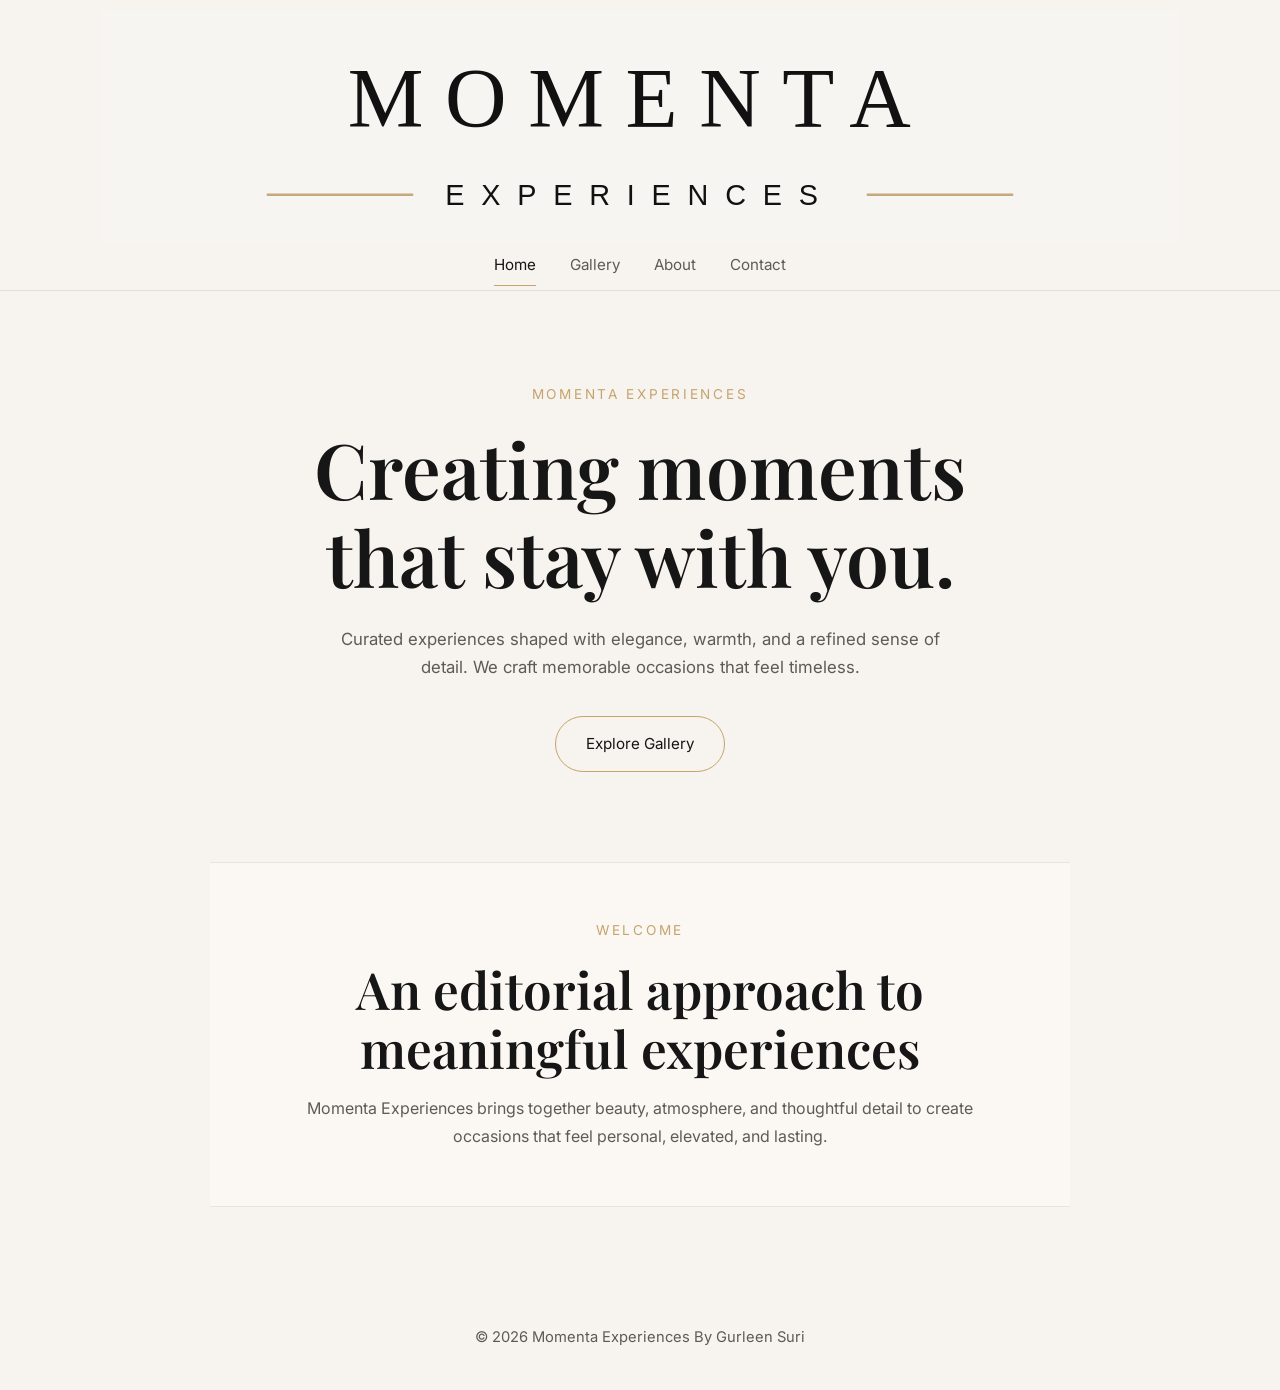
==== index.html @ 8e6f7125 "Add files via upload First working version of the website" ====
<!DOCTYPE html>
<html lang="en">
<head>
  <meta charset="UTF-8" />
  <meta name="viewport" content="width=device-width, initial-scale=1.0" />
  <title>Momenta Experiences</title>
  <link rel="preconnect" href="https://fonts.googleapis.com" />
  <link rel="preconnect" href="https://fonts.gstatic.com" crossorigin />
  <link
    href="https://fonts.googleapis.com/css2?family=Inter:wght@300;400;500;600&family=Playfair+Display:wght@500;600;700&display=swap"
    rel="stylesheet"
  />
  <link rel="stylesheet" href="style.css" />
</head>
<body>
  <header class="site-header">
    <div class="container header-inner">
      <a href="index.html" class="logo" aria-label="Momenta Experiences home">
        <img src="momenta_experiences_logo_cropped.svg" alt="Momenta Experiences logo" />
      </a>

      <nav class="site-nav" aria-label="Primary navigation">
        <a href="index.html" class="active">Home</a>
        <a href="gallery.html">Gallery</a>
        <a href="about.html">About</a>
        <a href="contact.html">Contact</a>
      </nav>
    </div>
  </header>

  <main>
    <section class="hero">
      <div class="container hero-content">
        <p class="eyebrow">Momenta Experiences</p>
        <h1>Creating moments that stay with you.</h1>
        <p class="hero-text">
          Curated experiences shaped with elegance, warmth, and a refined sense
          of detail. We craft memorable occasions that feel timeless.
        </p>
        <a href="gallery.html" class="btn">Explore Gallery</a>
      </div>
    </section>

    <section class="intro-section">
      <div class="container intro-card">
        <p class="eyebrow">Welcome</p>
        <h2>An editorial approach to meaningful experiences</h2>
        <p>
          Momenta Experiences brings together beauty, atmosphere, and thoughtful
          detail to create occasions that feel personal, elevated, and lasting.
        </p>
      </div>
    </section>
  </main>

  <footer class="site-footer">
    <div class="container">
      <p>© 2026 Momenta Experiences By Gurleen Suri</p>
    </div>
  </footer>
</body>
</html>
---- style.css ----
:root {
  --bg: #f7f3ee;
  --bg-soft: #fbf8f4;
  --text: #161616;
  --muted: #5f5a55;
  --accent: #c5a46d;
  --border: rgba(0, 0, 0, 0.08);
  --white: #ffffff;
  --shadow: 0 20px 60px rgba(0, 0, 0, 0.06);
}

* {
  margin: 0;
  padding: 0;
  box-sizing: border-box;
}

html {
  scroll-behavior: smooth;
}

body {
  background: var(--bg);
  color: var(--text);
  font-family: "Inter", sans-serif;
  line-height: 1.7;
}

img {
  max-width: 100%;
  display: block;
}

a {
  text-decoration: none;
  color: inherit;
}

.container {
  width: min(1120px, 92%);
  margin: 0 auto;
}

.site-header {
  position: sticky;
  top: 0;
  z-index: 1000;
  background: rgba(247, 243, 238, 0.96);
  backdrop-filter: blur(10px);
  border-bottom: 1px solid var(--border);
}

.header-inner {
  display: flex;
  flex-direction: column;
  align-items: center;
  justify-content: center;
  gap: 8px;
  padding: 10px 0 12px;
}

.logo {
  display: inline-flex;
  justify-content: center;
  width: 100%;
}

.logo img {
  width: min(1080px, 96vw);
  height: auto;
}

.site-nav {
  display: flex;
  align-items: center;
  justify-content: center;
  gap: 34px;
  width: 100%;
}

.site-nav a {
  font-size: 0.95rem;
  color: var(--muted);
  position: relative;
  transition: color 0.3s ease;
}

.site-nav a:hover {
  color: var(--text);
}

.site-nav a::after {
  content: "";
  position: absolute;
  left: 0;
  bottom: -8px;
  width: 0;
  height: 1px;
  background: var(--accent);
  transition: width 0.3s ease;
}

.site-nav a:hover::after {
  width: 100%;
}

.hero {
  padding: 92px 0 90px;
  text-align: center;
}

.hero-content {
  max-width: 760px;
}

.eyebrow {
  font-size: 0.85rem;
  letter-spacing: 0.2em;
  text-transform: uppercase;
  color: var(--accent);
  margin-bottom: 18px;
}

.hero h1,
.section-heading h2,
.contact-card h2,
.simple-gallery-content h2 {
  font-family: "Playfair Display", serif;
  font-weight: 600;
  line-height: 1.15;
  color: var(--text);
}

.hero h1 {
  font-size: clamp(2.7rem, 6vw, 5rem);
  margin-bottom: 24px;
}

.hero-text {
  max-width: 640px;
  margin: 0 auto 34px;
  color: var(--muted);
  font-size: 1.05rem;
}

.btn {
  display: inline-block;
  padding: 14px 30px;
  border: 1px solid var(--accent);
  color: var(--text);
  background: transparent;
  border-radius: 999px;
  font-size: 0.95rem;
  transition: all 0.3s ease;
}

.btn:hover {
  background: var(--accent);
  color: var(--white);
}

.gallery-section,
.about-section,
.contact-section {
  padding: 90px 0;
}

.section-heading {
  max-width: 760px;
  margin-bottom: 38px;
}

.section-heading h2,
.contact-card h2,
.simple-gallery-content h2 {
  font-size: clamp(2rem, 4vw, 3.2rem);
}

.simple-gallery-section {
  padding-top: 20px;
}

.simple-gallery-content {
  max-width: 760px;
  margin: 0 auto;
  text-align: center;
  padding: 56px 24px;
  background: var(--bg-soft);
  border-top: 1px solid var(--border);
  border-bottom: 1px solid var(--border);
}

.simple-gallery-content p:last-child {
  max-width: 620px;
  margin: 18px auto 0;
  color: var(--muted);
}

.about-section {
  background: var(--bg-soft);
  border-top: 1px solid var(--border);
  border-bottom: 1px solid var(--border);
}

.about-content {
  max-width: 820px;
}

.about-content p {
  font-size: 1.02rem;
  color: var(--muted);
  margin-bottom: 20px;
}

.contact-card {
  text-align: center;
  background: var(--white);
  border: 1px solid var(--border);
  border-radius: 28px;
  padding: 60px 24px;
  box-shadow: var(--shadow);
}

.contact-card p {
  color: var(--muted);
  max-width: 640px;
  margin: 0 auto 18px;
}

.contact-link {
  display: inline-block;
  margin-top: 10px;
  font-size: 1.05rem;
  color: var(--accent);
  border-bottom: 1px solid transparent;
  transition: border-color 0.3s ease;
}

.contact-link:hover {
  border-color: var(--accent);
}

.site-footer {
  padding: 28px 0 40px;
  text-align: center;
}

.site-footer p {
  color: var(--muted);
  font-size: 0.92rem;
}

@media (max-width: 900px) {
  .header-inner {
    padding: 8px 0 14px;
  }

  .logo img {
    width: min(880px, 98vw);
  }

  .site-nav {
    gap: 18px;
    flex-wrap: wrap;
  }

  .hero {
    padding: 82px 0 70px;
  }
}

@media (max-width: 600px) {
  .logo img {
    width: 100%;
  }

  .site-nav a {
    font-size: 0.9rem;
  }

  .contact-card {
    padding: 42px 18px;
  }
}


.intro-section,
.content-section {
  padding: 0 0 90px;
}

.intro-card,
.text-page-card {
  max-width: 860px;
  margin: 0 auto;
  text-align: center;
  padding: 56px 24px;
  background: var(--bg-soft);
  border-top: 1px solid var(--border);
  border-bottom: 1px solid var(--border);
}

.intro-card h2,
.page-hero h1,
.text-page-card h2 {
  font-family: "Playfair Display", serif;
  font-weight: 600;
  line-height: 1.15;
  color: var(--text);
}

.intro-card h2,
.page-hero h1 {
  font-size: clamp(2rem, 4vw, 3.2rem);
}

.intro-card p:last-child,
.text-page-card p,
.page-hero p:last-child {
  max-width: 680px;
  margin: 18px auto 0;
  color: var(--muted);
}

.page-hero {
  padding: 72px 0 48px;
  text-align: center;
}

.page-hero-content {
  max-width: 820px;
  margin: 0 auto;
}

.placeholder-grid {
  display: grid;
  grid-template-columns: repeat(3, 1fr);
  gap: 22px;
}

.placeholder-card {
  min-height: 240px;
  display: flex;
  align-items: center;
  justify-content: center;
  background: var(--bg-soft);
  border: 1px solid var(--border);
  border-radius: 24px;
  box-shadow: var(--shadow);
  color: var(--muted);
  text-transform: uppercase;
  letter-spacing: 0.12em;
  font-size: 0.82rem;
}

.text-page-card {
  text-align: left;
}

.text-page-card p {
  max-width: none;
  margin: 0 0 20px;
  font-size: 1.02rem;
}

.contact-page-section {
  padding-top: 0;
}

.site-nav a.active {
  color: var(--text);
}

.site-nav a.active::after {
  width: 100%;
}

@media (max-width: 900px) {
  .placeholder-grid {
    grid-template-columns: 1fr;
  }
}
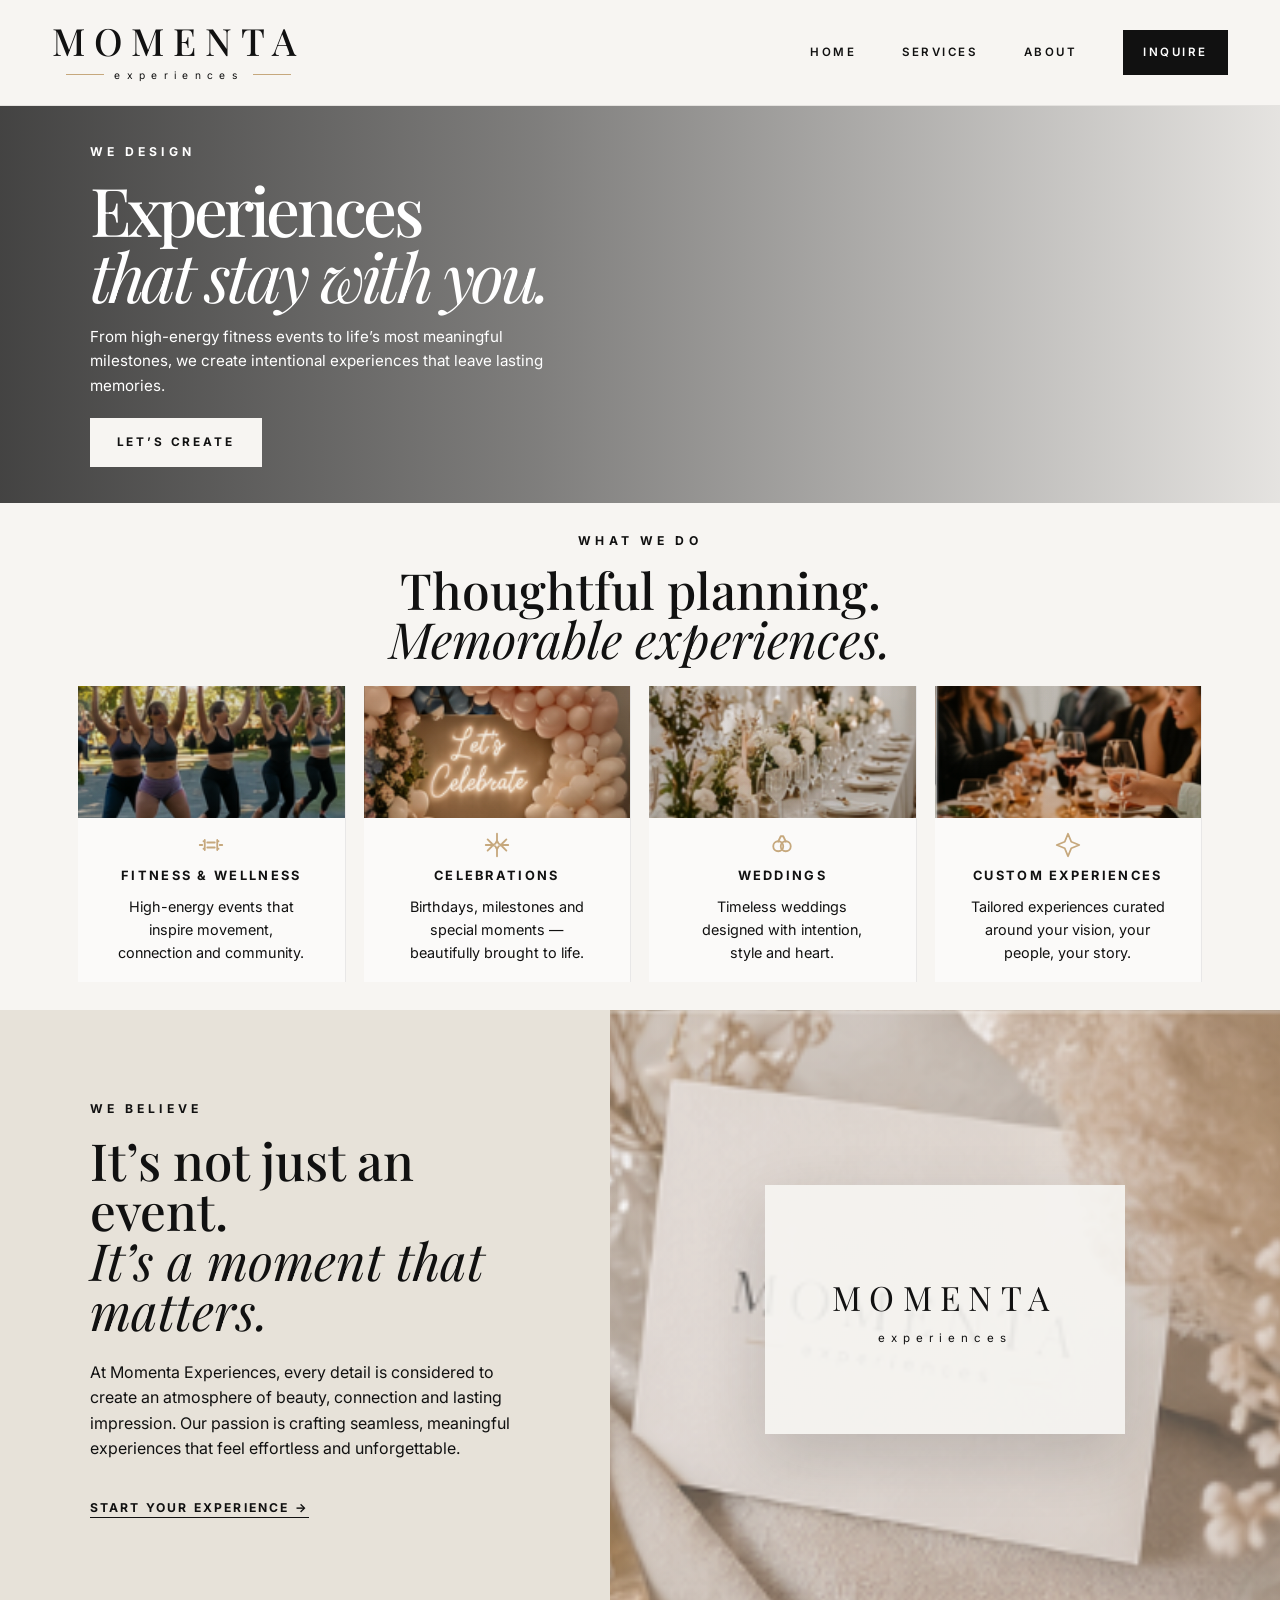
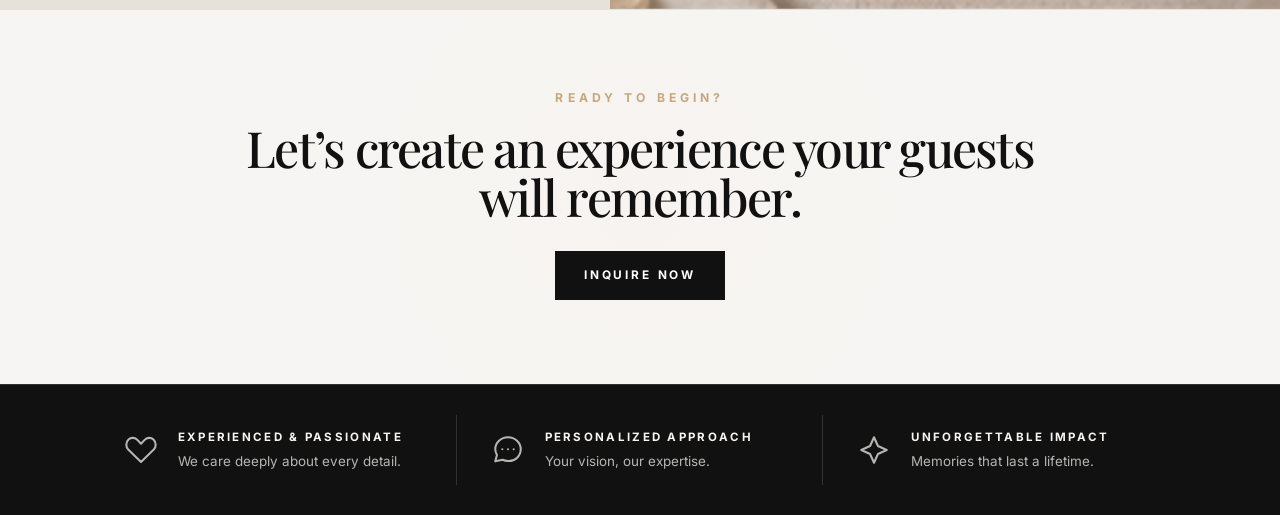
==== commit 3599a7ec: "Add files via upload updated code to connect inquire to contact.html" ====
--- a/index.html
+++ b/index.html
@@ -4,58 +4,168 @@
   <meta charset="UTF-8" />
   <meta name="viewport" content="width=device-width, initial-scale=1.0" />
   <title>Momenta Experiences</title>
-  <link rel="preconnect" href="https://fonts.googleapis.com" />
-  <link rel="preconnect" href="https://fonts.gstatic.com" crossorigin />
-  <link
-    href="https://fonts.googleapis.com/css2?family=Inter:wght@300;400;500;600&family=Playfair+Display:wght@500;600;700&display=swap"
-    rel="stylesheet"
-  />
+
+  <!-- Free Google Fonts: Playfair Display + Inter -->
+  <link rel="preconnect" href="https://fonts.googleapis.com">
+  <link rel="preconnect" href="https://fonts.gstatic.com" crossorigin>
+  <link href="https://fonts.googleapis.com/css2?family=Inter:wght@300;400;500;600;700&family=Playfair+Display:wght@400;500;600;700&display=swap" rel="stylesheet">
+
   <link rel="stylesheet" href="style.css" />
 </head>
 <body>
   <header class="site-header">
-    <div class="container header-inner">
-      <a href="index.html" class="logo" aria-label="Momenta Experiences home">
-        <img src="momenta_experiences_logo_cropped.svg" alt="Momenta Experiences logo" />
-      </a>
+    <a class="logo" href="index.html#home" aria-label="Momenta Experiences home">
+      <span class="logo-primary">MOMENTA</span>
+      <span class="logo-line">
+        <span></span>
+        <em>experiences</em>
+        <span></span>
+      </span>
+    </a>
 
-      <nav class="site-nav" aria-label="Primary navigation">
-        <a href="index.html" class="active">Home</a>
-        <a href="gallery.html">Gallery</a>
-        <a href="about.html">About</a>
-        <a href="contact.html">Contact</a>
-      </nav>
-    </div>
+    <nav class="nav" aria-label="Primary navigation">
+      <a href="#home">Home</a>
+      <a href="#services">Services</a>
+      <a href="#about">About</a>
+      <a class="nav-button" href="contact.html">Inquire</a>
+    </nav>
+
+    <button class="mobile-menu" aria-label="Open navigation">Menu</button>
   </header>
 
   <main>
-    <section class="hero">
-      <div class="container hero-content">
-        <p class="eyebrow">Momenta Experiences</p>
-        <h1>Creating moments that stay with you.</h1>
-        <p class="hero-text">
-          Curated experiences shaped with elegance, warmth, and a refined sense
-          of detail. We craft memorable occasions that feel timeless.
+    <section id="home" class="hero">
+      <div class="hero-content">
+        <p class="eyebrow">We design</p>
+        <h1>
+          Experiences<br />
+          <span>that stay with you.</span>
+        </h1>
+        <p class="hero-copy">
+          From high-energy fitness events to life’s most meaningful milestones,
+          we create intentional experiences that leave lasting memories.
         </p>
-        <a href="gallery.html" class="btn">Explore Gallery</a>
+        <a class="button button-light" href="contact.html">Let’s create</a>
       </div>
     </section>
 
-    <section class="intro-section">
-      <div class="container intro-card">
-        <p class="eyebrow">Welcome</p>
-        <h2>An editorial approach to meaningful experiences</h2>
+    <section id="services" class="section services">
+      <p class="eyebrow centered">What we do</p>
+      <h2>Thoughtful planning.<br /><span>Memorable experiences.</span></h2>
+
+      <div class="service-grid">
+        <article class="service-card">
+          <div class="image-card fitness"></div>
+          <div class="service-icon" aria-hidden="true">
+            <svg viewBox="0 0 24 24">
+              <path d="M5 12H3m18 0h-2M7 8v8m10-8v8M9 10h6m-6 4h6M6 9h1m10 0h1M6 15h1m10 0h1"/>
+            </svg>
+          </div>
+          <h3>Fitness & Wellness</h3>
+          <p>High-energy events that inspire movement, connection and community.</p>
+        </article>
+
+        <article class="service-card">
+          <div class="image-card celebrations"></div>
+          <div class="service-icon" aria-hidden="true">
+            <svg viewBox="0 0 24 24">
+              <path d="M12 3v5m0 8v5M4.5 7.5l3.5 3.5m8 2l3.5 3.5M3 12h5m8 0h5M4.5 16.5 8 13m8-2 3.5-3.5"/>
+              <path d="M12 8.5 13.3 11 16 12l-2.7 1L12 15.5 10.7 13 8 12l2.7-1L12 8.5Z"/>
+            </svg>
+          </div>
+          <h3>Celebrations</h3>
+          <p>Birthdays, milestones and special moments — beautifully brought to life.</p>
+        </article>
+
+        <article class="service-card">
+          <div class="image-card weddings"></div>
+          <div class="service-icon" aria-hidden="true">
+            <svg viewBox="0 0 24 24">
+              <circle cx="9" cy="13" r="4"/>
+              <circle cx="15" cy="13" r="4"/>
+              <path d="M9 9.2 11 5h2l2 4.2"/>
+            </svg>
+          </div>
+          <h3>Weddings</h3>
+          <p>Timeless weddings designed with intention, style and heart.</p>
+        </article>
+
+        <article class="service-card">
+          <div class="image-card custom"></div>
+          <div class="service-icon" aria-hidden="true">
+            <svg viewBox="0 0 24 24">
+              <path d="M12 3 14.6 9.4 21 12l-6.4 2.6L12 21l-2.6-6.4L3 12l6.4-2.6L12 3Z"/>
+            </svg>
+          </div>
+          <h3>Custom Experiences</h3>
+          <p>Tailored experiences curated around your vision, your people, your story.</p>
+        </article>
+      </div>
+    </section>
+
+    <section id="about" class="split-section">
+      <div class="split-copy">
+        <p class="eyebrow">We believe</p>
+        <h2>It’s not just an event.<br /><span>It’s a moment that matters.</span></h2>
         <p>
-          Momenta Experiences brings together beauty, atmosphere, and thoughtful
-          detail to create occasions that feel personal, elevated, and lasting.
+          At Momenta Experiences, every detail is considered to create an atmosphere
+          of beauty, connection and lasting impression. Our passion is crafting seamless,
+          meaningful experiences that feel effortless and unforgettable.
         </p>
+        <a class="text-link" href="contact.html">Start your experience →</a>
       </div>
+
+      <div class="split-image">
+        <div class="brand-card">
+          <span class="brand-card-logo">MOMENTA</span>
+          <span class="brand-card-sub">experiences</span>
+        </div>
+      </div>
+    </section>
+
+    <section id="inquire" class="cta">
+      <p class="eyebrow centered">Ready to begin?</p>
+      <h2>Let’s create an experience your guests will remember.</h2>
+      <a class="button button-dark" href="contact.html">Inquire now</a>
     </section>
   </main>
 
-  <footer class="site-footer">
-    <div class="container">
-      <p>© 2026 Momenta Experiences By Gurleen Suri</p>
+  <footer class="footer">
+    <div class="footer-card">
+      <span class="footer-icon" aria-hidden="true">
+        <svg viewBox="0 0 24 24">
+          <path d="M20.8 4.6c-1.8-1.7-4.7-1.5-6.4.4L12 7.6 9.6 5C7.9 3.1 5 2.9 3.2 4.6 1.2 6.5 1.1 9.7 3 11.7l9 8.8 9-8.8c1.9-2 1.8-5.2-.2-7.1Z"/>
+        </svg>
+      </span>
+      <div>
+        <strong>Experienced & Passionate</strong>
+        <span>We care deeply about every detail.</span>
+      </div>
+    </div>
+
+    <div class="footer-card">
+      <span class="footer-icon" aria-hidden="true">
+        <svg viewBox="0 0 24 24">
+          <path d="M21 11.5a8.4 8.4 0 0 1-9 8.3 8.8 8.8 0 0 1-3.8-.9L3 20l1.2-4.5A8.2 8.2 0 0 1 3 11.5C3 6.8 7 3 12 3s9 3.8 9 8.5Z"/>
+          <path d="M8 11.5h.01M12 11.5h.01M16 11.5h.01"/>
+        </svg>
+      </span>
+      <div>
+        <strong>Personalized Approach</strong>
+        <span>Your vision, our expertise.</span>
+      </div>
+    </div>
+
+    <div class="footer-card">
+      <span class="footer-icon" aria-hidden="true">
+        <svg viewBox="0 0 24 24">
+          <path d="M12 3 14.8 9.2 21 12l-6.2 2.8L12 21l-2.8-6.2L3 12l6.2-2.8L12 3Z"/>
+        </svg>
+      </span>
+      <div>
+        <strong>Unforgettable Impact</strong>
+        <span>Memories that last a lifetime.</span>
+      </div>
     </div>
   </footer>
 </body>
--- a/style.css
+++ b/style.css
@@ -1,17 +1,17 @@
 :root {
-  --bg: #f7f3ee;
-  --bg-soft: #fbf8f4;
-  --text: #161616;
-  --muted: #5f5a55;
-  --accent: #c5a46d;
-  --border: rgba(0, 0, 0, 0.08);
+  --ink: #111111;
+  --cream: #f7f5f2;
+  --sand: #e7e2d9;
+  --taupe: #d4c6b5;
+  --gold: #c6a87d;
+  --sage: #a8b5a2;
   --white: #ffffff;
-  --shadow: 0 20px 60px rgba(0, 0, 0, 0.06);
+  --max-width: 1180px;
+  --serif: "Playfair Display", Georgia, serif;
+  --sans: "Inter", Arial, sans-serif;
 }
 
 * {
-  margin: 0;
-  padding: 0;
   box-sizing: border-box;
 }
 
@@ -20,363 +20,647 @@
 }
 
 body {
-  background: var(--bg);
-  color: var(--text);
-  font-family: "Inter", sans-serif;
-  line-height: 1.7;
-}
-
-img {
-  max-width: 100%;
-  display: block;
+  margin: 0;
+  color: var(--ink);
+  background: var(--cream);
+  font-family: var(--sans);
+  line-height: 1.6;
+  -webkit-font-smoothing: antialiased;
+  text-rendering: optimizeLegibility;
 }
 
 a {
+  color: inherit;
   text-decoration: none;
-  color: inherit;
-}
-
-.container {
-  width: min(1120px, 92%);
-  margin: 0 auto;
 }
 
 .site-header {
   position: sticky;
   top: 0;
-  z-index: 1000;
-  background: rgba(247, 243, 238, 0.96);
-  backdrop-filter: blur(10px);
-  border-bottom: 1px solid var(--border);
-}
-
-.header-inner {
+  z-index: 20;
+  display: flex;
+  align-items: center;
+  justify-content: space-between;
+  gap: 32px;
+  padding: 22px 52px;
+  background: rgba(247, 245, 242, 0.94);
+  backdrop-filter: blur(12px);
+  border-bottom: 1px solid rgba(17, 17, 17, 0.08);
+}
+
+.logo {
+  display: inline-flex;
+  flex-direction: column;
+  align-items: center;
+  min-width: 210px;
+}
+
+.logo-primary {
+  font-family: var(--serif);
+  font-size: clamp(1.6rem, 3vw, 2.35rem);
+  font-weight: 500;
+  letter-spacing: 0.24em;
+  line-height: 1;
+}
+
+.logo-line {
+  display: flex;
+  align-items: center;
+  gap: 10px;
+  margin-top: 7px;
+}
+
+.logo-line span {
+  width: 38px;
+  height: 1px;
+  background: var(--gold);
+}
+
+.logo-line em {
+  font-style: normal;
+  font-size: 0.64rem;
+  letter-spacing: 0.62em;
+  text-transform: lowercase;
+}
+
+.nav {
+  display: flex;
+  align-items: center;
+  gap: clamp(22px, 4vw, 46px);
+  font-size: 0.72rem;
+  font-weight: 600;
+  letter-spacing: 0.22em;
+  text-transform: uppercase;
+}
+
+.nav a {
+  transition: color 180ms ease, opacity 180ms ease;
+}
+
+.nav a:hover {
+  color: var(--gold);
+}
+
+.nav-button {
+  padding: 13px 20px;
+  color: var(--white);
+  background: var(--ink);
+}
+
+.mobile-menu {
+  display: none;
+  border: 1px solid rgba(17, 17, 17, 0.18);
+  background: transparent;
+  padding: 10px 14px;
+  text-transform: uppercase;
+  letter-spacing: 0.14em;
+}
+
+.hero {
+  position: relative;
+  min-height: 38vh;
+  display: flex;
+  align-items: center;
+  padding: 36px 7vw;
+  overflow: hidden;
+  color: var(--white);
+  background:
+    linear-gradient(90deg, rgba(17,17,17,0.78) 0%, rgba(17,17,17,0.52) 42%, rgba(17,17,17,0.08) 100%),
+    url("https://images.unsplash.com/photo-1519225421980-715cb0215aed?auto=format&fit=crop&w=1800&q=80") center/cover;
+}
+
+.hero-content {
+  position: relative;
+  z-index: 2;
+  max-width: 600px;
+}
+
+.eyebrow {
+  margin: 0 0 16px;
+  font-size: 0.76rem;
+  font-weight: 700;
+  letter-spacing: 0.34em;
+  text-transform: uppercase;
+}
+
+.centered {
+  text-align: center;
+}
+
+.hero h1,
+.section h2,
+.split-copy h2,
+.cta h2 {
+  font-family: var(--serif);
+  font-weight: 500;
+  line-height: 0.98;
+  margin: 0;
+}
+
+.hero h1 {
+  font-size: clamp(2.55rem, 5.25vw, 5rem);
+  letter-spacing: -0.055em;
+}
+
+.hero h1 span,
+.section h2 span,
+.split-copy h2 span {
+  font-style: italic;
+  font-weight: 400;
+}
+
+.hero-copy {
+  max-width: 460px;
+  margin: 16px 0 20px;
+  font-size: 0.95rem;
+}
+
+.button {
+  display: inline-flex;
+  align-items: center;
+  justify-content: center;
+  min-width: 170px;
+  padding: 14px 26px;
+  border: 1px solid transparent;
+  font-family: var(--sans);
+  font-size: 0.74rem;
+  font-weight: 700;
+  letter-spacing: 0.24em;
+  text-transform: uppercase;
+  transition: transform 180ms ease, background 180ms ease, color 180ms ease;
+}
+
+.button:hover {
+  transform: translateY(-2px);
+}
+
+.button-light {
+  color: var(--ink);
+  background: var(--cream);
+}
+
+.button-dark {
+  color: var(--white);
+  background: var(--ink);
+}
+
+.section {
+  max-width: var(--max-width);
+  margin: 0 auto;
+  padding: 28px 28px;
+}
+
+.section h2,
+.cta h2 {
+  font-size: clamp(2rem, 3.9vw, 3.35rem);
+  text-align: center;
+}
+
+.service-grid {
+  display: grid;
+  grid-template-columns: repeat(4, 1fr);
+  gap: 18px;
+  margin-top: 22px;
+}
+
+.service-card {
+  text-align: center;
+  background: rgba(255,255,255,0.48);
+  border-right: 1px solid rgba(17, 17, 17, 0.08);
+  transition: transform 180ms ease, box-shadow 180ms ease;
+}
+
+.service-card:hover {
+  transform: translateY(-4px);
+  box-shadow: 0 18px 42px rgba(17, 17, 17, 0.08);
+}
+
+.image-card {
+  min-height: 132px;
+  background-size: cover;
+  background-position: center;
+  filter: saturate(1.08) contrast(1.02);
+}
+
+.fitness {
+  background-image:
+    linear-gradient(rgba(17,17,17,0.08), rgba(17,17,17,0.08)),
+    url("assets/service-fitness.png");
+}
+
+.celebrations {
+  background-image:
+    linear-gradient(rgba(17,17,17,0.02), rgba(17,17,17,0.02)),
+    url("assets/service-celebrations.png");
+}
+
+.weddings {
+  background-image:
+    linear-gradient(rgba(17,17,17,0.03), rgba(17,17,17,0.03)),
+    url("assets/service-weddings.png");
+}
+
+.custom {
+  background-image:
+    linear-gradient(rgba(17,17,17,0.08), rgba(17,17,17,0.08)),
+    url("assets/service-custom.png");
+}
+
+.service-icon {
+  width: 30px;
+  height: 30px;
+  margin: 12px auto 6px;
+  color: var(--gold);
+}
+
+.service-icon svg {
+  width: 100%;
+  height: 100%;
+  fill: none;
+  stroke: currentColor;
+  stroke-width: 1.45;
+  stroke-linecap: round;
+  stroke-linejoin: round;
+}
+
+.service-card h3 {
+  margin: 0 14px 8px;
+  font-size: 0.8rem;
+  letter-spacing: 0.18em;
+  text-transform: uppercase;
+}
+
+.service-card p {
+  margin: 0 auto 18px;
+  max-width: 230px;
+  padding: 0 18px;
+  font-size: 0.9rem;
+}
+
+.split-section {
+  display: grid;
+  grid-template-columns: 1fr 1.1fr;
+  min-height: 470px;
+  background: var(--sand);
+}
+
+.split-copy {
+  padding: clamp(48px, 7vw, 92px);
+}
+
+.split-copy h2 {
+  font-size: clamp(2.1rem, 4vw, 3.8rem);
+}
+
+.split-copy p:not(.eyebrow) {
+  max-width: 460px;
+  margin: 24px 0;
+}
+
+.text-link {
+  display: inline-block;
+  margin-top: 12px;
+  border-bottom: 1px solid var(--ink);
+  font-size: 0.76rem;
+  font-weight: 700;
+  letter-spacing: 0.18em;
+  text-transform: uppercase;
+}
+
+.split-image {
+  display: grid;
+  place-items: center;
+  padding: 34px;
+  background:
+    linear-gradient(rgba(247,245,242,0.28), rgba(247,245,242,0.28)),
+    url("assets/about-card.png") center/cover;
+}
+
+.brand-card {
   display: flex;
   flex-direction: column;
   align-items: center;
   justify-content: center;
-  gap: 8px;
-  padding: 10px 0 12px;
-}
-
-.logo {
-  display: inline-flex;
-  justify-content: center;
+  width: min(360px, 78vw);
+  aspect-ratio: 1.45 / 1;
+  background: rgba(247, 245, 242, 0.9);
+  box-shadow: 0 22px 60px rgba(17, 17, 17, 0.16);
+}
+
+.brand-card-logo {
+  font-family: var(--serif);
+  font-size: 2.1rem;
+  letter-spacing: 0.25em;
+}
+
+.brand-card-sub {
+  margin-top: 4px;
+  font-size: 0.72rem;
+  letter-spacing: 0.52em;
+}
+
+.cta {
+  position: relative;
+  max-width: none;
+  margin: 0;
+  padding: 78px 28px 84px;
+  text-align: center;
+  background:
+    linear-gradient(rgba(247, 245, 242, 0.92), rgba(247, 245, 242, 0.92)),
+    radial-gradient(circle at center, rgba(198, 168, 125, 0.18), transparent 54%);
+  border-top: 1px solid rgba(17, 17, 17, 0.08);
+}
+
+.cta .eyebrow {
+  color: var(--gold);
+}
+
+.cta h2 {
+  max-width: 850px;
+  margin: 0 auto;
+  color: var(--ink);
+  font-family: var(--serif);
+  font-weight: 500;
+  letter-spacing: -0.035em;
+}
+
+.cta .button {
+  margin-top: 30px;
+}
+
+.footer {
+  display: grid;
+  grid-template-columns: repeat(3, 1fr);
+  gap: 0;
+  padding: 30px 7vw;
+  color: var(--cream);
+  background: var(--ink);
+  border-top: 1px solid rgba(255,255,255,0.12);
+}
+
+.footer-card {
+  display: flex;
+  align-items: center;
+  gap: 20px;
+  min-height: 70px;
+  padding: 0 34px;
+  border-right: 1px solid rgba(255,255,255,0.14);
+}
+
+.footer-card:last-child {
+  border-right: none;
+}
+
+.footer-icon {
+  flex: 0 0 auto;
+  width: 34px;
+  height: 34px;
+  color: var(--gold);
+}
+
+.footer-icon svg {
   width: 100%;
-}
-
-.logo img {
-  width: min(1080px, 96vw);
-  height: auto;
-}
-
-.site-nav {
+  height: 100%;
+  fill: none;
+  stroke: currentColor;
+  stroke-width: 1.45;
+  stroke-linecap: round;
+  stroke-linejoin: round;
+}
+
+.footer-card div {
   display: flex;
-  align-items: center;
-  justify-content: center;
-  gap: 34px;
-  width: 100%;
-}
-
-.site-nav a {
-  font-size: 0.95rem;
-  color: var(--muted);
-  position: relative;
-  transition: color 0.3s ease;
-}
-
-.site-nav a:hover {
-  color: var(--text);
-}
-
-.site-nav a::after {
-  content: "";
-  position: absolute;
-  left: 0;
-  bottom: -8px;
-  width: 0;
-  height: 1px;
-  background: var(--accent);
-  transition: width 0.3s ease;
-}
-
-.site-nav a:hover::after {
-  width: 100%;
-}
-
-.hero {
-  padding: 92px 0 90px;
+  flex-direction: column;
+  gap: 4px;
+}
+
+.footer strong {
+  font-size: 0.72rem;
+  letter-spacing: 0.2em;
+  text-transform: uppercase;
+}
+
+.footer span {
+  color: rgba(247,245,242,0.72);
+  font-size: 0.84rem;
+}
+
+@media (max-width: 980px) {
+  .site-header {
+    padding: 18px 24px;
+  }
+
+  .nav {
+    display: none;
+  }
+
+  .mobile-menu {
+    display: inline-block;
+  }
+
+  .service-grid {
+    grid-template-columns: repeat(2, 1fr);
+  }
+
+  .split-section {
+    grid-template-columns: 1fr;
+  }
+
+  .split-image {
+    min-height: 360px;
+  }
+
+  .footer {
+    grid-template-columns: 1fr;
+    padding: 18px 7vw;
+  }
+
+  .footer-card {
+    border-right: none;
+    border-bottom: 1px solid rgba(255,255,255,0.14);
+    padding: 22px 0;
+  }
+
+  .footer-card:last-child {
+    border-bottom: none;
+  }
+}
+
+@media (max-width: 640px) {
+  .logo {
+    align-items: flex-start;
+    min-width: 0;
+  }
+
+  .logo-primary {
+    font-size: 1.45rem;
+    letter-spacing: 0.18em;
+  }
+
+  .logo-line span {
+    width: 25px;
+  }
+
+  .hero {
+    min-height: 46vh;
+    padding: 44px 26px;
+  }
+
+  .hero-copy {
+    font-size: 0.96rem;
+  }
+
+  .service-grid {
+    grid-template-columns: 1fr;
+  }
+
+  .section {
+    padding: 58px 22px;
+  }
+
+  .split-copy {
+    padding: 48px 28px;
+  }
+
+  .footer {
+    padding: 18px 28px;
+  }
+}
+
+
+/* Contact / Inquire page */
+.contact-hero {
+  padding: 82px 28px 70px;
   text-align: center;
-}
-
-.hero-content {
-  max-width: 760px;
-}
-
-.eyebrow {
-  font-size: 0.85rem;
-  letter-spacing: 0.2em;
-  text-transform: uppercase;
-  color: var(--accent);
-  margin-bottom: 18px;
-}
-
-.hero h1,
-.section-heading h2,
-.contact-card h2,
-.simple-gallery-content h2 {
-  font-family: "Playfair Display", serif;
-  font-weight: 600;
-  line-height: 1.15;
-  color: var(--text);
-}
-
-.hero h1 {
-  font-size: clamp(2.7rem, 6vw, 5rem);
-  margin-bottom: 24px;
-}
-
-.hero-text {
-  max-width: 640px;
-  margin: 0 auto 34px;
-  color: var(--muted);
-  font-size: 1.05rem;
-}
-
-.btn {
-  display: inline-block;
-  padding: 14px 30px;
-  border: 1px solid var(--accent);
-  color: var(--text);
-  background: transparent;
-  border-radius: 999px;
-  font-size: 0.95rem;
-  transition: all 0.3s ease;
-}
-
-.btn:hover {
-  background: var(--accent);
-  color: var(--white);
-}
-
-.gallery-section,
-.about-section,
-.contact-section {
-  padding: 90px 0;
-}
-
-.section-heading {
-  max-width: 760px;
-  margin-bottom: 38px;
-}
-
-.section-heading h2,
-.contact-card h2,
-.simple-gallery-content h2 {
-  font-size: clamp(2rem, 4vw, 3.2rem);
-}
-
-.simple-gallery-section {
-  padding-top: 20px;
-}
-
-.simple-gallery-content {
-  max-width: 760px;
-  margin: 0 auto;
-  text-align: center;
-  padding: 56px 24px;
-  background: var(--bg-soft);
-  border-top: 1px solid var(--border);
-  border-bottom: 1px solid var(--border);
-}
-
-.simple-gallery-content p:last-child {
-  max-width: 620px;
-  margin: 18px auto 0;
-  color: var(--muted);
-}
-
-.about-section {
-  background: var(--bg-soft);
-  border-top: 1px solid var(--border);
-  border-bottom: 1px solid var(--border);
-}
-
-.about-content {
-  max-width: 820px;
-}
-
-.about-content p {
-  font-size: 1.02rem;
-  color: var(--muted);
-  margin-bottom: 20px;
-}
-
-.contact-card {
-  text-align: center;
-  background: var(--white);
-  border: 1px solid var(--border);
-  border-radius: 28px;
-  padding: 60px 24px;
-  box-shadow: var(--shadow);
-}
-
-.contact-card p {
-  color: var(--muted);
-  max-width: 640px;
-  margin: 0 auto 18px;
-}
-
-.contact-link {
-  display: inline-block;
-  margin-top: 10px;
-  font-size: 1.05rem;
-  color: var(--accent);
-  border-bottom: 1px solid transparent;
-  transition: border-color 0.3s ease;
-}
-
-.contact-link:hover {
-  border-color: var(--accent);
-}
-
-.site-footer {
-  padding: 28px 0 40px;
-  text-align: center;
-}
-
-.site-footer p {
-  color: var(--muted);
-  font-size: 0.92rem;
-}
-
-@media (max-width: 900px) {
-  .header-inner {
-    padding: 8px 0 14px;
-  }
-
-  .logo img {
-    width: min(880px, 98vw);
-  }
-
-  .site-nav {
-    gap: 18px;
-    flex-wrap: wrap;
-  }
-
-  .hero {
-    padding: 82px 0 70px;
-  }
-}
-
-@media (max-width: 600px) {
-  .logo img {
-    width: 100%;
-  }
-
-  .site-nav a {
-    font-size: 0.9rem;
-  }
-
-  .contact-card {
-    padding: 42px 18px;
-  }
-}
-
-
-.intro-section,
-.content-section {
-  padding: 0 0 90px;
-}
-
-.intro-card,
-.text-page-card {
+  background:
+    linear-gradient(rgba(247, 245, 242, 0.94), rgba(247, 245, 242, 0.94)),
+    radial-gradient(circle at center, rgba(198, 168, 125, 0.22), transparent 58%);
+  border-bottom: 1px solid rgba(17, 17, 17, 0.08);
+}
+
+.contact-hero-content {
   max-width: 860px;
   margin: 0 auto;
-  text-align: center;
-  padding: 56px 24px;
-  background: var(--bg-soft);
-  border-top: 1px solid var(--border);
-  border-bottom: 1px solid var(--border);
-}
-
-.intro-card h2,
-.page-hero h1,
-.text-page-card h2 {
-  font-family: "Playfair Display", serif;
-  font-weight: 600;
-  line-height: 1.15;
-  color: var(--text);
-}
-
-.intro-card h2,
-.page-hero h1 {
-  font-size: clamp(2rem, 4vw, 3.2rem);
-}
-
-.intro-card p:last-child,
-.text-page-card p,
-.page-hero p:last-child {
-  max-width: 680px;
-  margin: 18px auto 0;
-  color: var(--muted);
-}
-
-.page-hero {
-  padding: 72px 0 48px;
-  text-align: center;
-}
-
-.page-hero-content {
-  max-width: 820px;
+}
+
+.contact-hero h1 {
+  margin: 0;
+  color: var(--ink);
+  font-family: var(--serif);
+  font-size: clamp(2.7rem, 6vw, 5.5rem);
+  font-weight: 500;
+  letter-spacing: -0.055em;
+  line-height: 0.98;
+}
+
+.contact-hero p:not(.eyebrow) {
+  max-width: 620px;
+  margin: 24px auto 0;
+  color: rgba(17, 17, 17, 0.72);
+  font-size: 1rem;
+}
+
+.contact-section {
+  padding: 72px 28px;
+  background: var(--cream);
+}
+
+.contact-layout {
+  display: grid;
+  grid-template-columns: 1fr 0.95fr;
+  gap: 34px;
+  max-width: var(--max-width);
   margin: 0 auto;
-}
-
-.placeholder-grid {
+  align-items: stretch;
+}
+
+.contact-card {
+  padding: clamp(34px, 5vw, 58px);
+  background: var(--sand);
+  border: 1px solid rgba(17, 17, 17, 0.08);
+}
+
+.contact-card .eyebrow {
+  color: var(--gold);
+}
+
+.contact-card h2 {
+  margin: 0;
+  font-family: var(--serif);
+  font-size: clamp(2rem, 4vw, 3.6rem);
+  font-weight: 500;
+  letter-spacing: -0.04em;
+  line-height: 1;
+}
+
+.contact-card p:not(.eyebrow) {
+  max-width: 540px;
+  margin: 22px 0 28px;
+  color: rgba(17, 17, 17, 0.76);
+}
+
+.contact-email {
+  display: inline-flex;
+  align-items: center;
+  justify-content: center;
+  padding: 16px 24px;
+  color: var(--white);
+  background: var(--ink);
+  font-size: 0.78rem;
+  font-weight: 700;
+  letter-spacing: 0.16em;
+  text-transform: uppercase;
+  transition: transform 180ms ease, background 180ms ease;
+}
+
+.contact-email:hover {
+  transform: translateY(-2px);
+  background: #2a2a2a;
+}
+
+.contact-details {
   display: grid;
-  grid-template-columns: repeat(3, 1fr);
-  gap: 22px;
-}
-
-.placeholder-card {
-  min-height: 240px;
-  display: flex;
-  align-items: center;
-  justify-content: center;
-  background: var(--bg-soft);
-  border: 1px solid var(--border);
-  border-radius: 24px;
-  box-shadow: var(--shadow);
-  color: var(--muted);
-  text-transform: uppercase;
-  letter-spacing: 0.12em;
-  font-size: 0.82rem;
-}
-
-.text-page-card {
-  text-align: left;
-}
-
-.text-page-card p {
-  max-width: none;
-  margin: 0 0 20px;
-  font-size: 1.02rem;
-}
-
-.contact-page-section {
-  padding-top: 0;
-}
-
-.site-nav a.active {
-  color: var(--text);
-}
-
-.site-nav a.active::after {
-  width: 100%;
-}
-
-@media (max-width: 900px) {
-  .placeholder-grid {
+  gap: 18px;
+}
+
+.contact-details > div {
+  padding: 30px;
+  background: rgba(255, 255, 255, 0.48);
+  border: 1px solid rgba(17, 17, 17, 0.08);
+}
+
+.detail-number {
+  display: inline-block;
+  margin-bottom: 12px;
+  color: var(--gold);
+  font-family: var(--serif);
+  font-size: 1.45rem;
+}
+
+.contact-details h3 {
+  margin: 0 0 8px;
+  font-size: 0.78rem;
+  font-weight: 700;
+  letter-spacing: 0.18em;
+  text-transform: uppercase;
+}
+
+.contact-details p {
+  margin: 0;
+  color: rgba(17, 17, 17, 0.72);
+  font-size: 0.92rem;
+}
+
+@media (max-width: 860px) {
+  .contact-layout {
     grid-template-columns: 1fr;
   }
-}
+
+  .contact-hero {
+    padding: 62px 24px 54px;
+  }
+
+  .contact-section {
+    padding: 48px 24px;
+  }
+}
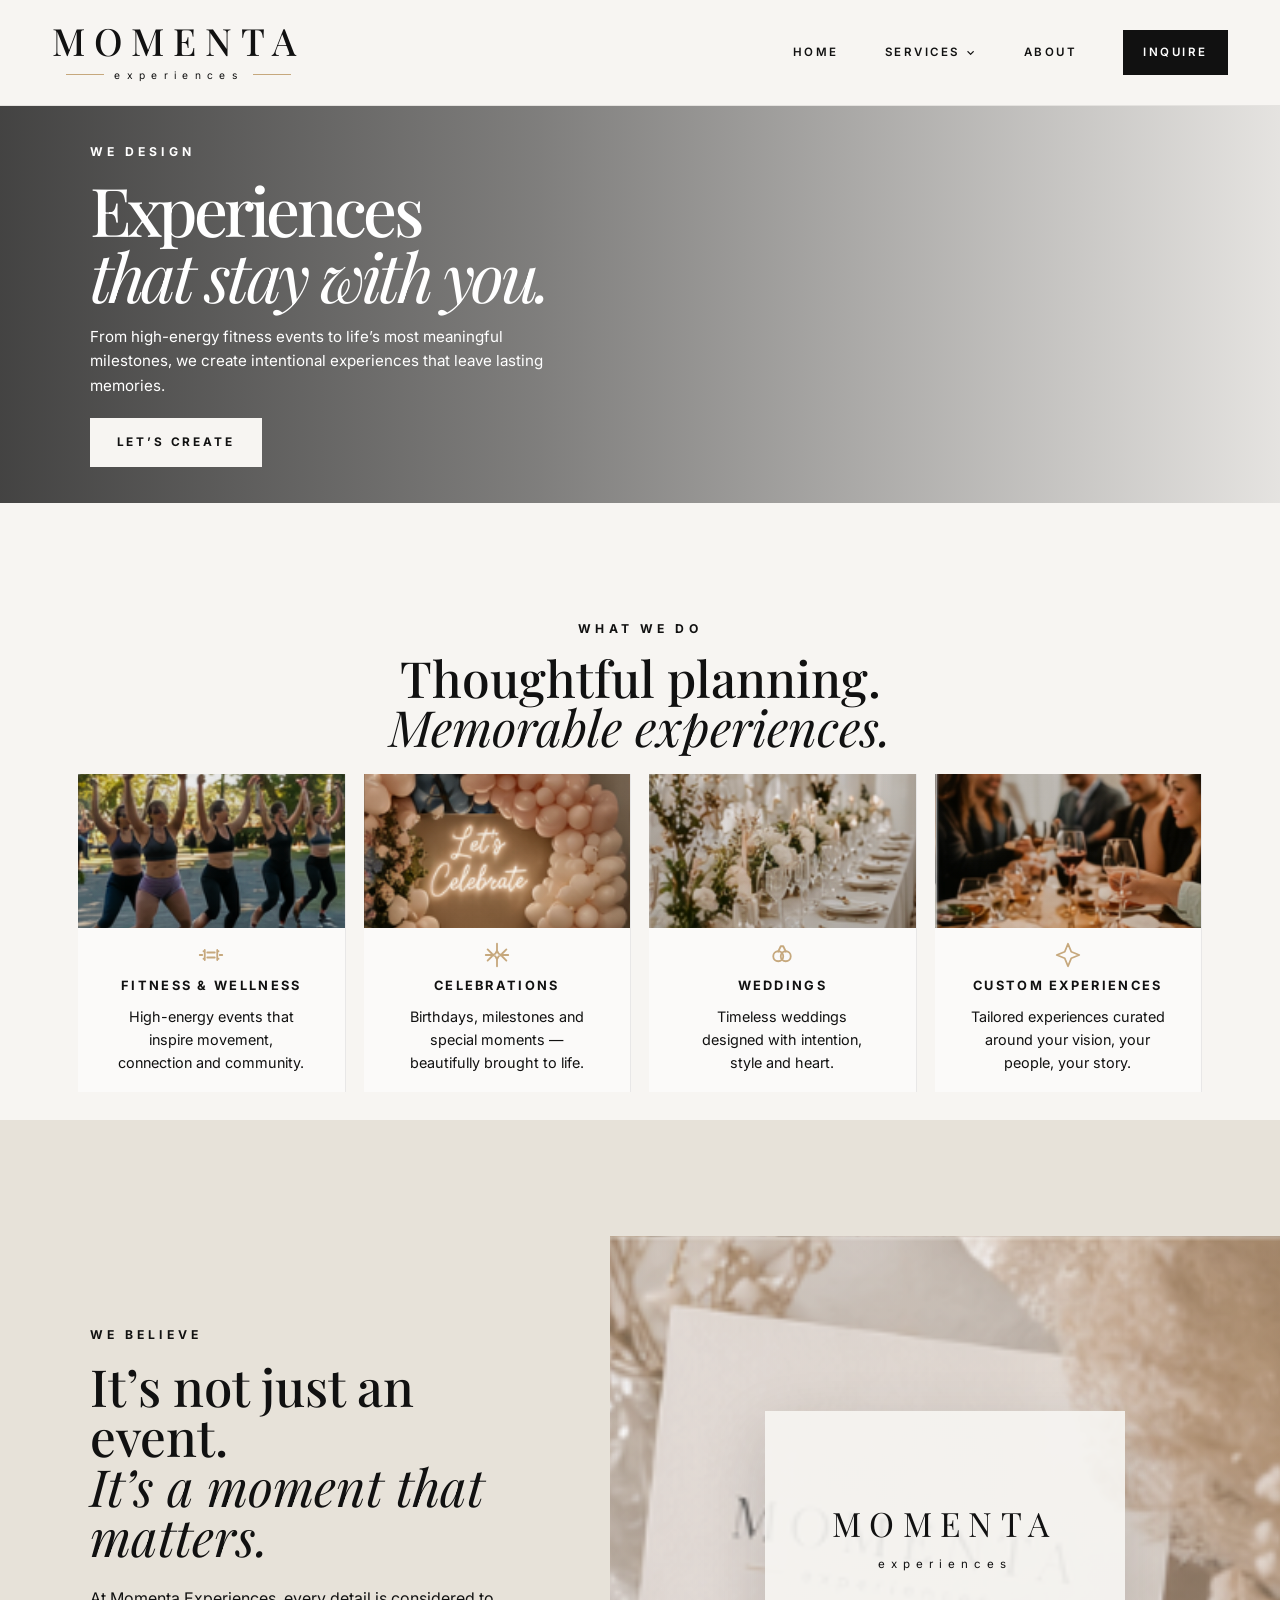
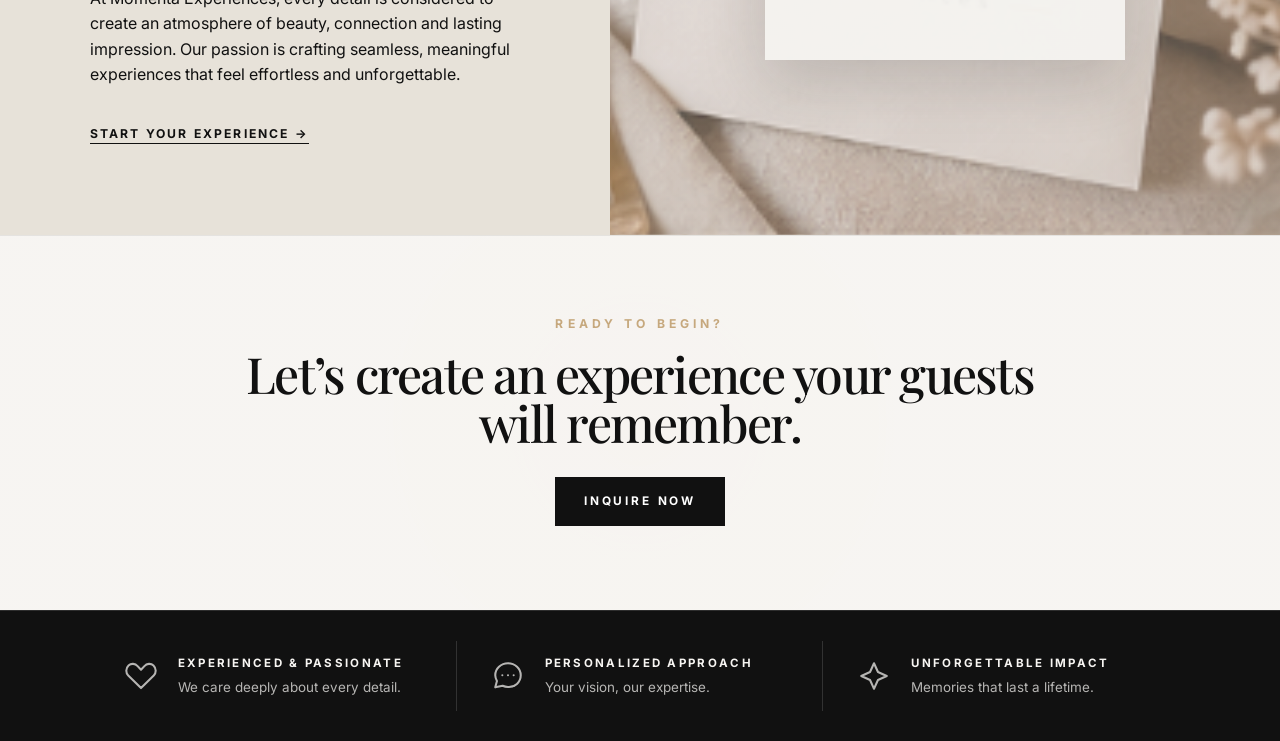
==== commit d0781cd7: "Add files via upload fixing the menu option on mobile version" ====
--- a/index.html
+++ b/index.html
@@ -24,13 +24,27 @@
     </a>
 
     <nav class="nav" aria-label="Primary navigation">
-      <a href="#home">Home</a>
-      <a href="#services">Services</a>
-      <a href="#about">About</a>
-      <a class="nav-button" href="contact.html">Inquire</a>
+      <a href="index.html#home">Home</a>
+      <div class="nav-dropdown">
+        <a href="index.html#services" class="nav-dropdown-trigger">Services</a>
+        <div class="nav-dropdown-menu" aria-label="Services submenu">
+          <a href="fitness.html">Fitness & Wellness</a>
+          <a href="celebrations.html">Milestone Birthdays & Celebrations</a>
+          <a href="weddings.html">Weddings</a>
+          <a href="custom-experiences.html">Custom Experiences</a>
+        </div>
+      </div>
+      <a href="index.html#about">About</a>
+      <a class="nav-button" href="inquire.html">Inquire</a>
     </nav>
 
-    <button class="mobile-menu" aria-label="Open navigation">Menu</button>
+    <button class="mobile-menu" type="button" aria-label="Open navigation" aria-expanded="false" aria-controls="mobileNav">Menu</button>
+    <div class="mobile-nav" id="mobileNav" aria-label="Mobile navigation">
+      <a href="index.html#home">Home</a>
+      <a href="index.html#services">Services</a>
+      <a href="index.html#about">About</a>
+      <a href="inquire.html">Inquire</a>
+    </div>
   </header>
 
   <main>
@@ -45,7 +59,7 @@
           From high-energy fitness events to life’s most meaningful milestones,
           we create intentional experiences that leave lasting memories.
         </p>
-        <a class="button button-light" href="contact.html">Let’s create</a>
+        <a class="button button-light" href="inquire.html">Let’s create</a>
       </div>
     </section>
 
@@ -54,7 +68,7 @@
       <h2>Thoughtful planning.<br /><span>Memorable experiences.</span></h2>
 
       <div class="service-grid">
-        <article class="service-card">
+        <a class="service-card service-link" href="fitness.html">
           <div class="image-card fitness"></div>
           <div class="service-icon" aria-hidden="true">
             <svg viewBox="0 0 24 24">
@@ -63,9 +77,9 @@
           </div>
           <h3>Fitness & Wellness</h3>
           <p>High-energy events that inspire movement, connection and community.</p>
-        </article>
-
-        <article class="service-card">
+        </a>
+
+        <a class="service-card service-link" href="celebrations.html">
           <div class="image-card celebrations"></div>
           <div class="service-icon" aria-hidden="true">
             <svg viewBox="0 0 24 24">
@@ -75,9 +89,9 @@
           </div>
           <h3>Celebrations</h3>
           <p>Birthdays, milestones and special moments — beautifully brought to life.</p>
-        </article>
-
-        <article class="service-card">
+        </a>
+
+        <a class="service-card service-link" href="weddings.html">
           <div class="image-card weddings"></div>
           <div class="service-icon" aria-hidden="true">
             <svg viewBox="0 0 24 24">
@@ -88,9 +102,9 @@
           </div>
           <h3>Weddings</h3>
           <p>Timeless weddings designed with intention, style and heart.</p>
-        </article>
-
-        <article class="service-card">
+        </a>
+
+        <a class="service-card service-link" href="custom-experiences.html">
           <div class="image-card custom"></div>
           <div class="service-icon" aria-hidden="true">
             <svg viewBox="0 0 24 24">
@@ -99,7 +113,7 @@
           </div>
           <h3>Custom Experiences</h3>
           <p>Tailored experiences curated around your vision, your people, your story.</p>
-        </article>
+        </a>
       </div>
     </section>
 
@@ -112,7 +126,7 @@
           of beauty, connection and lasting impression. Our passion is crafting seamless,
           meaningful experiences that feel effortless and unforgettable.
         </p>
-        <a class="text-link" href="contact.html">Start your experience →</a>
+        <a class="text-link" href="inquire.html">Start your experience →</a>
       </div>
 
       <div class="split-image">
@@ -126,7 +140,7 @@
     <section id="inquire" class="cta">
       <p class="eyebrow centered">Ready to begin?</p>
       <h2>Let’s create an experience your guests will remember.</h2>
-      <a class="button button-dark" href="contact.html">Inquire now</a>
+      <a class="button button-dark" href="inquire.html">Inquire now</a>
     </section>
   </main>
 
@@ -168,5 +182,23 @@
       </div>
     </div>
   </footer>
+  <script>
+    const menuButton = document.querySelector(".mobile-menu");
+    const mobileNav = document.querySelector(".mobile-nav");
+
+    if (menuButton && mobileNav) {
+      menuButton.addEventListener("click", () => {
+        const isOpen = mobileNav.classList.toggle("is-open");
+        menuButton.setAttribute("aria-expanded", isOpen ? "true" : "false");
+      });
+
+      mobileNav.querySelectorAll("a").forEach((link) => {
+        link.addEventListener("click", () => {
+          mobileNav.classList.remove("is-open");
+          menuButton.setAttribute("aria-expanded", "false");
+        });
+      });
+    }
+  </script>
 </body>
 </html>
--- a/style.css
+++ b/style.css
@@ -236,10 +236,10 @@
 }
 
 .image-card {
-  min-height: 132px;
+  min-height: 154px;
   background-size: cover;
   background-position: center;
-  filter: saturate(1.08) contrast(1.02);
+  filter: saturate(1.04) contrast(1.02);
 }
 
 .fitness {
@@ -527,140 +527,856 @@
   }
 }
 
-
-/* Contact / Inquire page */
-.contact-hero {
-  padding: 82px 28px 70px;
-  text-align: center;
+/* Inquire page */
+.inquire-page {
+  min-height: calc(100vh - 93px);
+  padding: clamp(44px, 6vw, 76px) 7vw;
   background:
-    linear-gradient(rgba(247, 245, 242, 0.94), rgba(247, 245, 242, 0.94)),
-    radial-gradient(circle at center, rgba(198, 168, 125, 0.22), transparent 58%);
-  border-bottom: 1px solid rgba(17, 17, 17, 0.08);
-}
-
-.contact-hero-content {
-  max-width: 860px;
+    radial-gradient(circle at 18% 20%, rgba(198, 168, 125, 0.16), transparent 30%),
+    var(--cream);
+}
+
+.inquire-layout {
+  display: grid;
+  grid-template-columns: minmax(0, 1.05fr) minmax(320px, 0.95fr);
+  gap: clamp(24px, 4vw, 52px);
+  max-width: var(--max-width);
   margin: 0 auto;
-}
-
-.contact-hero h1 {
+  align-items: stretch;
+}
+
+.inquire-card {
+  min-height: 590px;
+  padding: clamp(42px, 6vw, 76px);
+  background: var(--sand);
+  border: 1px solid rgba(17, 17, 17, 0.10);
+  box-shadow: 0 22px 60px rgba(17, 17, 17, 0.06);
+  display: flex;
+  flex-direction: column;
+  align-items: flex-start;
+  justify-content: center;
+  position: relative;
+}
+
+
+.inquire-card .eyebrow {
+  color: var(--gold);
+  margin-bottom: 22px;
+}
+
+.inquire-card h1 {
   margin: 0;
   color: var(--ink);
   font-family: var(--serif);
-  font-size: clamp(2.7rem, 6vw, 5.5rem);
+  font-size: clamp(3.1rem, 6vw, 5.6rem);
+  font-weight: 500;
+  letter-spacing: -0.055em;
+  line-height: 0.96;
+}
+
+.inquire-card h1 span {
+  font-style: italic;
+  font-weight: 400;
+}
+
+.inquire-card p:not(.eyebrow) {
+  max-width: 560px;
+  margin: 28px 0 34px;
+  color: rgba(17, 17, 17, 0.72);
+  font-family: var(--sans);
+  font-size: clamp(1rem, 1.3vw, 1.12rem);
+  line-height: 1.65;
+}
+
+.inquire-email {
+  display: inline-flex;
+  align-items: center;
+  justify-content: center;
+  min-width: 310px;
+  padding: 16px 24px;
+  color: var(--white);
+  background: var(--ink);
+  font-family: var(--sans);
+  font-size: 0.76rem;
+  font-weight: 700;
+  letter-spacing: 0.2em;
+  text-transform: uppercase;
+  transition: transform 180ms ease, background 180ms ease;
+  position: relative;
+  z-index: 1;
+}
+
+.inquire-email:hover {
+  transform: translateY(-2px);
+  background: #2a2a2a;
+}
+
+.inquire-steps {
+  display: grid;
+  grid-template-rows: repeat(3, 1fr);
+  gap: 18px;
+}
+
+.step-card {
+  padding: clamp(28px, 4vw, 42px);
+  background: rgba(255, 255, 255, 0.54);
+  border: 1px solid rgba(17, 17, 17, 0.08);
+  display: flex;
+  flex-direction: column;
+  justify-content: center;
+  transition: transform 180ms ease, box-shadow 180ms ease;
+}
+
+.step-card:hover {
+  transform: translateY(-3px);
+  box-shadow: 0 18px 42px rgba(17, 17, 17, 0.07);
+}
+
+.step-number {
+  display: inline-block;
+  margin-bottom: 14px;
+  color: var(--gold);
+  font-family: var(--serif);
+  font-size: clamp(1.35rem, 2vw, 1.7rem);
+  font-weight: 500;
+}
+
+.step-card h2 {
+  margin: 0 0 8px;
+  color: var(--ink);
+  font-family: var(--sans);
+  font-size: 0.78rem;
+  font-weight: 800;
+  letter-spacing: 0.2em;
+  line-height: 1.4;
+  text-transform: uppercase;
+}
+
+.step-card p {
+  margin: 0;
+  color: rgba(17, 17, 17, 0.68);
+  font-size: 0.94rem;
+  line-height: 1.6;
+}
+
+@media (max-width: 980px) {
+  .inquire-page {
+    padding: 42px 24px;
+  }
+
+  .inquire-layout {
+    grid-template-columns: 1fr;
+  }
+
+  .inquire-card {
+    min-height: auto;
+  }
+
+  .inquire-steps {
+    grid-template-rows: none;
+  }
+}
+
+@media (max-width: 640px) {
+  .inquire-card {
+    padding: 36px 26px;
+  }
+
+  .inquire-email {
+    width: 100%;
+    min-width: 0;
+    padding: 16px 18px;
+    font-size: 0.72rem;
+    letter-spacing: 0.14em;
+  }
+
+  .step-card {
+    padding: 26px 24px;
+  }
+}
+
+
+/* Clickable service cards */
+.service-link {
+  display: block;
+  color: inherit;
+  text-decoration: none;
+}
+
+.service-link:focus-visible {
+  outline: 2px solid var(--gold);
+  outline-offset: 4px;
+}
+
+/* Service detail pages */
+.service-detail-hero {
+  min-height: 38vh;
+  display: flex;
+  align-items: center;
+  padding: 36px 7vw;
+  color: var(--white);
+  background-size: cover;
+  background-position: center;
+}
+
+.service-detail-content {
+  max-width: 680px;
+}
+
+.service-detail-content h1 {
+  margin: 0;
+  font-family: var(--serif);
+  font-size: clamp(2.55rem, 5.25vw, 5rem);
   font-weight: 500;
   letter-spacing: -0.055em;
   line-height: 0.98;
 }
 
-.contact-hero p:not(.eyebrow) {
-  max-width: 620px;
-  margin: 24px auto 0;
-  color: rgba(17, 17, 17, 0.72);
-  font-size: 1rem;
-}
-
-.contact-section {
-  padding: 72px 28px;
+.service-detail-content h1 span {
+  font-style: italic;
+  font-weight: 400;
+}
+
+.service-detail-content p:not(.eyebrow) {
+  max-width: 460px;
+  margin: 16px 0 20px;
+  font-size: 0.95rem;
+  color: rgba(255, 255, 255, 0.88);
+}
+
+.fitness-detail {
+  background:
+    linear-gradient(90deg, rgba(17,17,17,0.78), rgba(17,17,17,0.18)),
+    url("assets/service-fitness.png") center/cover;
+}
+
+.celebrations-detail {
+  background:
+    linear-gradient(90deg, rgba(17,17,17,0.78), rgba(17,17,17,0.18)),
+    url("assets/service-celebrations.png") center/cover;
+}
+
+.weddings-detail {
+  background:
+    linear-gradient(90deg, rgba(17,17,17,0.78), rgba(17,17,17,0.18)),
+    url("assets/service-weddings.png") center/cover;
+}
+
+.custom-detail {
+  background:
+    linear-gradient(90deg, rgba(17,17,17,0.78), rgba(17,17,17,0.18)),
+    url("assets/service-custom.png") center/cover;
+}
+
+.service-detail-section {
+  padding: 78px 7vw;
   background: var(--cream);
 }
 
-.contact-layout {
+.service-detail-grid {
   display: grid;
-  grid-template-columns: 1fr 0.95fr;
-  gap: 34px;
+  grid-template-columns: 1fr 1fr;
+  gap: clamp(38px, 6vw, 70px);
   max-width: var(--max-width);
   margin: 0 auto;
-  align-items: stretch;
-}
-
-.contact-card {
-  padding: clamp(34px, 5vw, 58px);
-  background: var(--sand);
-  border: 1px solid rgba(17, 17, 17, 0.08);
-}
-
-.contact-card .eyebrow {
-  color: var(--gold);
-}
-
-.contact-card h2 {
+  align-items: start;
+}
+
+.service-detail-grid h2 {
   margin: 0;
   font-family: var(--serif);
-  font-size: clamp(2rem, 4vw, 3.6rem);
+  font-size: clamp(2.2rem, 4vw, 4rem);
   font-weight: 500;
   letter-spacing: -0.04em;
   line-height: 1;
 }
 
-.contact-card p:not(.eyebrow) {
-  max-width: 540px;
-  margin: 22px 0 28px;
-  color: rgba(17, 17, 17, 0.76);
-}
-
-.contact-email {
+.service-detail-list {
+  background: rgba(255, 255, 255, 0.5);
+  border: 1px solid rgba(17, 17, 17, 0.08);
+  padding: clamp(28px, 4vw, 46px);
+}
+
+.service-detail-list ul {
+  margin: 0;
+  padding-left: 20px;
+}
+
+.service-detail-list li {
+  margin-bottom: 14px;
+  color: rgba(17, 17, 17, 0.75);
+  font-size: 1rem;
+  line-height: 1.55;
+}
+
+.service-crosslink {
+  padding: 70px 7vw 82px;
+  background: var(--sand);
+  text-align: center;
+}
+
+.service-crosslink h2 {
+  max-width: 760px;
+  margin: 0 auto 32px;
+  font-family: var(--serif);
+  font-size: clamp(2.2rem, 4vw, 4rem);
+  font-weight: 500;
+  letter-spacing: -0.04em;
+  line-height: 1;
+}
+
+.service-mini-grid {
+  display: grid;
+  grid-template-columns: repeat(4, 1fr);
+  gap: 14px;
+  max-width: var(--max-width);
+  margin: 0 auto;
+}
+
+.service-mini-grid a {
+  display: flex;
+  align-items: center;
+  justify-content: center;
+  min-height: 82px;
+  padding: 20px;
+  background: rgba(255,255,255,0.54);
+  border: 1px solid rgba(17, 17, 17, 0.08);
+  font-size: 0.76rem;
+  font-weight: 800;
+  letter-spacing: 0.18em;
+  line-height: 1.5;
+  text-transform: uppercase;
+  transition: transform 180ms ease, box-shadow 180ms ease;
+}
+
+.service-mini-grid a:hover {
+  transform: translateY(-3px);
+  box-shadow: 0 18px 42px rgba(17, 17, 17, 0.07);
+}
+
+@media (max-width: 980px) {
+  .service-detail-grid,
+  .service-mini-grid {
+    grid-template-columns: 1fr;
+  }
+
+  .service-detail-hero {
+    min-height: 46vh;
+    padding: 44px 26px;
+  }
+}
+
+
+/* Past event examples on service pages */
+.past-events-section {
+  padding: 78px 7vw 64px;
+  background: var(--cream);
+  border-top: 1px solid rgba(17, 17, 17, 0.06);
+}
+
+.past-events-section > h2 {
+  max-width: 760px;
+  margin: 0 auto 46px;
+  text-align: center;
+  font-family: var(--serif);
+  font-size: clamp(2.2rem, 4vw, 4rem);
+  font-weight: 500;
+  letter-spacing: -0.04em;
+  line-height: 1;
+}
+
+.past-event {
+  display: grid;
+  grid-template-columns: 1fr 1fr;
+  gap: clamp(28px, 5vw, 64px);
+  max-width: var(--max-width);
+  margin: 0 auto 54px;
+  align-items: center;
+}
+
+.past-event:last-child {
+  margin-bottom: 0;
+}
+
+.past-event.reverse .past-event-image {
+  order: 2;
+}
+
+.past-event-image {
+  min-height: 360px;
+  background-size: cover;
+  background-position: center;
+}
+
+.placeholder-event-image {
+  display: grid;
+  place-items: center;
+  min-height: 360px;
+  background:
+    linear-gradient(135deg, rgba(198, 168, 125, 0.22), rgba(247, 245, 242, 0.88)),
+    var(--sand);
+  border: 1px solid rgba(17, 17, 17, 0.10);
+}
+
+.placeholder-event-image span {
+  color: rgba(17, 17, 17, 0.52);
+  font-size: 0.78rem;
+  font-weight: 800;
+  letter-spacing: 0.22em;
+  text-transform: uppercase;
+}
+
+.past-event-copy {
+  padding: clamp(30px, 4vw, 48px);
+  background: rgba(255,255,255,0.5);
+  border: 1px solid rgba(17,17,17,0.08);
+}
+
+.past-event-copy .eyebrow {
+  color: var(--gold);
+}
+
+.past-event-copy h3 {
+  margin: 0;
+  font-family: var(--serif);
+  font-size: clamp(2rem, 3.5vw, 3.4rem);
+  font-weight: 500;
+  letter-spacing: -0.04em;
+  line-height: 1;
+}
+
+.past-event-copy p:not(.eyebrow) {
+  margin: 20px 0 22px;
+  color: rgba(17,17,17,0.72);
+  line-height: 1.65;
+}
+
+.past-event-copy ul {
+  margin: 0;
+  padding-left: 20px;
+}
+
+.past-event-copy li {
+  margin-bottom: 10px;
+  color: rgba(17,17,17,0.72);
+  line-height: 1.55;
+}
+
+@media (max-width: 860px) {
+  .past-event,
+  .past-event.reverse {
+    grid-template-columns: 1fr;
+  }
+
+  .past-event.reverse .past-event-image {
+    order: 0;
+  }
+
+  .past-event-image,
+  .placeholder-event-image {
+    min-height: 280px;
+  }
+}
+
+
+.seventieth-birthday-event {
+  background-image: url("assets/70th-birthday-milestone.jpg");
+  background-position: center center;
+  background-size: contain;
+  background-repeat: no-repeat;
+  background-color: var(--sand);
+}
+
+
+.girl-scout-yoga-event {
+  background-image: url("assets/girl-scout-kids-yoga.jpg");
+  background-position: center center;
+  background-size: cover;
+}
+
+
+.cultural-night-dance-event {
+  background-image: url("assets/interactive-bollywood-dance.jpg");
+  background-position: center center;
+  background-size: cover;
+}
+
+
+.seventieth-birthday-event.past-event-image,
+.past-event-image.seventieth-birthday-event {
+  min-height: 430px;
+}
+
+
+.lohri-bonfire-event {
+  background-image: url("assets/lohri-bonfire-festival.jpg");
+  background-position: center center;
+  background-size: contain;
+  background-repeat: no-repeat;
+  background-color: var(--sand);
+}
+
+
+.lohri-bonfire-event.past-event-image,
+.past-event-image.lohri-bonfire-event {
+  min-height: 480px;
+}
+
+
+.sangeet-evening-event {
+  background-image: url("assets/sangeet-evening.jpg");
+  background-position: center center;
+  background-size: cover;
+}
+
+
+
+
+
+/* Copyright footer for individual service pages */
+.copyright-footer {
+  display: flex;
+  align-items: center;
+  justify-content: center;
+  padding: 28px 7vw;
+  color: rgba(247, 245, 242, 0.76);
+  background: var(--ink);
+  text-align: center;
+}
+
+.copyright-footer p {
+  width: 100%;
+  margin: 0 auto;
+  text-align: center;
+  font-size: 0.74rem;
+  font-weight: 600;
+  letter-spacing: 0.16em;
+  text-transform: uppercase;
+}
+
+
+.custom-choreography-event {
+  background-image: url("assets/custom-choreography-performance.jpg");
+  background-position: center center;
+  background-size: cover;
+}
+
+
+.community-diwali-event {
+  background-image: url("assets/community-diwali-celebration.jpg");
+  background-position: center center;
+  background-size: contain;
+  background-repeat: no-repeat;
+  background-color: #180062;
+}
+
+
+.community-diwali-event.past-event-image,
+.past-event-image.community-diwali-event {
+  min-height: 520px;
+}
+
+
+.personalized-one-to-one-event {
+  background-image: url("assets/personalized-one-to-one-services.jpg");
+  background-position: center center;
+  background-size: cover;
+  background-repeat: no-repeat;
+}
+
+
+/* When clicking Home, show the full hero section including the eyebrow line */
+#home {
+  scroll-margin-top: 0;
+}
+
+/* When clicking Services, start cleanly at the What We Do section */
+#services {
+  scroll-margin-top: 76px;
+}
+
+/* When clicking About, start cleanly at the We Believe section */
+#about {
+  scroll-margin-top: 76px;
+}
+
+
+/* Keep anchor targets flush to the top so the prior section is not visible */
+#home,
+#services,
+#about {
+  scroll-margin-top: 0;
+}
+
+/* Home should show the full hero section */
+#home {
+  scroll-margin-top: 0;
+}
+
+/* Services should begin at What We Do, without hero bottom showing */
+#services {
+  scroll-margin-top: 0;
+}
+
+/* About should begin at We Believe, without services bottom showing */
+#about {
+  scroll-margin-top: 0;
+}
+
+
+/* Keep target sections flush to viewport so previous section does not show */
+#home,
+#services,
+#about {
+  scroll-margin-top: 0;
+}
+
+/* Keep homepage hero aligned so the WE DESIGN line is visible */
+#home {
+  scroll-margin-top: 0;
+}
+
+/* Add header-safe breathing room inside anchor sections */
+#services {
+  padding-top: calc(42px + 74px);
+}
+
+#about {
+  padding-top: calc(42px + 74px);
+}
+
+@media (max-width: 860px) {
+  #services,
+  #about {
+    padding-top: calc(38px + 64px);
+  }
+}
+
+/* Anchor navigation alignment fixes */
+html {
+  scroll-behavior: smooth;
+  scroll-padding-top: 0;
+}
+
+/* Keep Services and About flush so the prior section does not show */
+#services,
+#about {
+  scroll-margin-top: 0;
+}
+
+/* Home needs header offset so the full hero copy, including WE DESIGN, is visible */
+#home {
+  scroll-margin-top: 92px;
+}
+
+/* Add header-safe breathing room inside anchor sections */
+#services {
+  padding-top: calc(42px + 74px);
+}
+
+#about {
+  padding-top: calc(42px + 74px);
+}
+
+@media (max-width: 860px) {
+  #home {
+    scroll-margin-top: 82px;
+  }
+
+  #services,
+  #about {
+    padding-top: calc(38px + 64px);
+  }
+}
+
+/* Services dropdown navigation */
+.nav-dropdown {
+  position: relative;
   display: inline-flex;
   align-items: center;
-  justify-content: center;
-  padding: 16px 24px;
-  color: var(--white);
-  background: var(--ink);
-  font-size: 0.78rem;
+}
+
+.nav-dropdown-trigger {
+  display: inline-flex;
+  align-items: center;
+  gap: 6px;
+}
+
+.nav-dropdown-trigger::after {
+  content: "⌄";
+  font-size: 0.72rem;
+  line-height: 1;
+  transform: translateY(-1px);
+}
+
+.nav-dropdown-menu {
+  position: absolute;
+  top: calc(100% + 14px);
+  left: 50%;
+  min-width: 285px;
+  padding: 12px;
+  background: rgba(247, 245, 242, 0.98);
+  border: 1px solid rgba(17, 17, 17, 0.10);
+  box-shadow: 0 22px 54px rgba(17, 17, 17, 0.12);
+  transform: translateX(-50%) translateY(8px);
+  opacity: 0;
+  visibility: hidden;
+  pointer-events: none;
+  transition: opacity 180ms ease, transform 180ms ease, visibility 180ms ease;
+}
+
+.nav-dropdown-menu::before {
+  content: "";
+  position: absolute;
+  left: 0;
+  right: 0;
+  top: -16px;
+  height: 16px;
+}
+
+.nav-dropdown:hover .nav-dropdown-menu,
+.nav-dropdown:focus-within .nav-dropdown-menu {
+  opacity: 1;
+  visibility: visible;
+  pointer-events: auto;
+  transform: translateX(-50%) translateY(0);
+}
+
+.nav-dropdown-menu a {
+  display: block;
+  padding: 13px 14px;
+  color: var(--ink);
+  font-size: 0.68rem;
   font-weight: 700;
   letter-spacing: 0.16em;
+  line-height: 1.45;
   text-transform: uppercase;
-  transition: transform 180ms ease, background 180ms ease;
-}
-
-.contact-email:hover {
-  transform: translateY(-2px);
-  background: #2a2a2a;
-}
-
-.contact-details {
-  display: grid;
-  gap: 18px;
-}
-
-.contact-details > div {
-  padding: 30px;
-  background: rgba(255, 255, 255, 0.48);
+  border-bottom: 1px solid rgba(17, 17, 17, 0.07);
+}
+
+.nav-dropdown-menu a:last-child {
+  border-bottom: none;
+}
+
+.nav-dropdown-menu a:hover {
+  color: var(--gold);
+  background: rgba(198, 168, 125, 0.08);
+}
+
+/* Stronger clickable service tile interaction */
+.service-link {
+  cursor: pointer;
+}
+
+.service-card {
+  position: relative;
+  overflow: hidden;
+  transform-origin: center;
+}
+
+.service-card .image-card {
+  transition: transform 220ms ease, filter 220ms ease;
+}
+
+.service-card:hover,
+.service-card:focus-visible {
+  transform: translateY(-8px) scale(1.035);
+  box-shadow: 0 24px 60px rgba(17, 17, 17, 0.14);
+  z-index: 3;
+}
+
+.service-card:hover .image-card,
+.service-card:focus-visible .image-card {
+  transform: scale(1.06);
+  filter: saturate(1.12) contrast(1.05);
+}
+
+.service-card::after {
+  content: "Explore";
+  position: absolute;
+  top: 12px;
+  right: 12px;
+  padding: 7px 10px;
+  color: var(--ink);
+  background: rgba(247, 245, 242, 0.92);
   border: 1px solid rgba(17, 17, 17, 0.08);
-}
-
-.detail-number {
-  display: inline-block;
-  margin-bottom: 12px;
-  color: var(--gold);
-  font-family: var(--serif);
-  font-size: 1.45rem;
-}
-
-.contact-details h3 {
-  margin: 0 0 8px;
-  font-size: 0.78rem;
-  font-weight: 700;
-  letter-spacing: 0.18em;
+  font-size: 0.62rem;
+  font-weight: 800;
+  letter-spacing: 0.16em;
   text-transform: uppercase;
-}
-
-.contact-details p {
-  margin: 0;
-  color: rgba(17, 17, 17, 0.72);
-  font-size: 0.92rem;
-}
-
-@media (max-width: 860px) {
-  .contact-layout {
-    grid-template-columns: 1fr;
-  }
-
-  .contact-hero {
-    padding: 62px 24px 54px;
-  }
-
-  .contact-section {
-    padding: 48px 24px;
-  }
-}
+  opacity: 0;
+  transform: translateY(-6px);
+  transition: opacity 180ms ease, transform 180ms ease;
+}
+
+.service-card:hover::after,
+.service-card:focus-visible::after {
+  opacity: 1;
+  transform: translateY(0);
+}
+
+@media (max-width: 980px) {
+  .service-card:hover,
+  .service-card:focus-visible {
+    transform: translateY(-5px) scale(1.015);
+  }
+}
+
+/* Mobile dropdown navigation */
+.mobile-nav {
+  display: none;
+}
+
+@media (max-width: 980px) {
+  .site-header {
+    position: sticky;
+  }
+
+  .mobile-menu {
+    cursor: pointer;
+  }
+
+  .mobile-nav {
+    position: absolute;
+    top: calc(100% + 1px);
+    left: 0;
+    right: 0;
+    z-index: 19;
+    display: grid;
+    gap: 0;
+    padding: 10px 24px 16px;
+    background: rgba(247, 245, 242, 0.98);
+    border-bottom: 1px solid rgba(17, 17, 17, 0.08);
+    box-shadow: 0 18px 42px rgba(17, 17, 17, 0.10);
+    opacity: 0;
+    visibility: hidden;
+    transform: translateY(-8px);
+    pointer-events: none;
+    transition: opacity 180ms ease, transform 180ms ease, visibility 180ms ease;
+  }
+
+  .mobile-nav.is-open {
+    opacity: 1;
+    visibility: visible;
+    transform: translateY(0);
+    pointer-events: auto;
+  }
+
+  .mobile-nav a {
+    padding: 15px 0;
+    border-bottom: 1px solid rgba(17, 17, 17, 0.08);
+    color: var(--ink);
+    font-size: 0.76rem;
+    font-weight: 800;
+    letter-spacing: 0.22em;
+    text-transform: uppercase;
+  }
+
+  .mobile-nav a:last-child {
+    border-bottom: none;
+  }
+
+  .mobile-nav a:hover {
+    color: var(--gold);
+  }
+}
